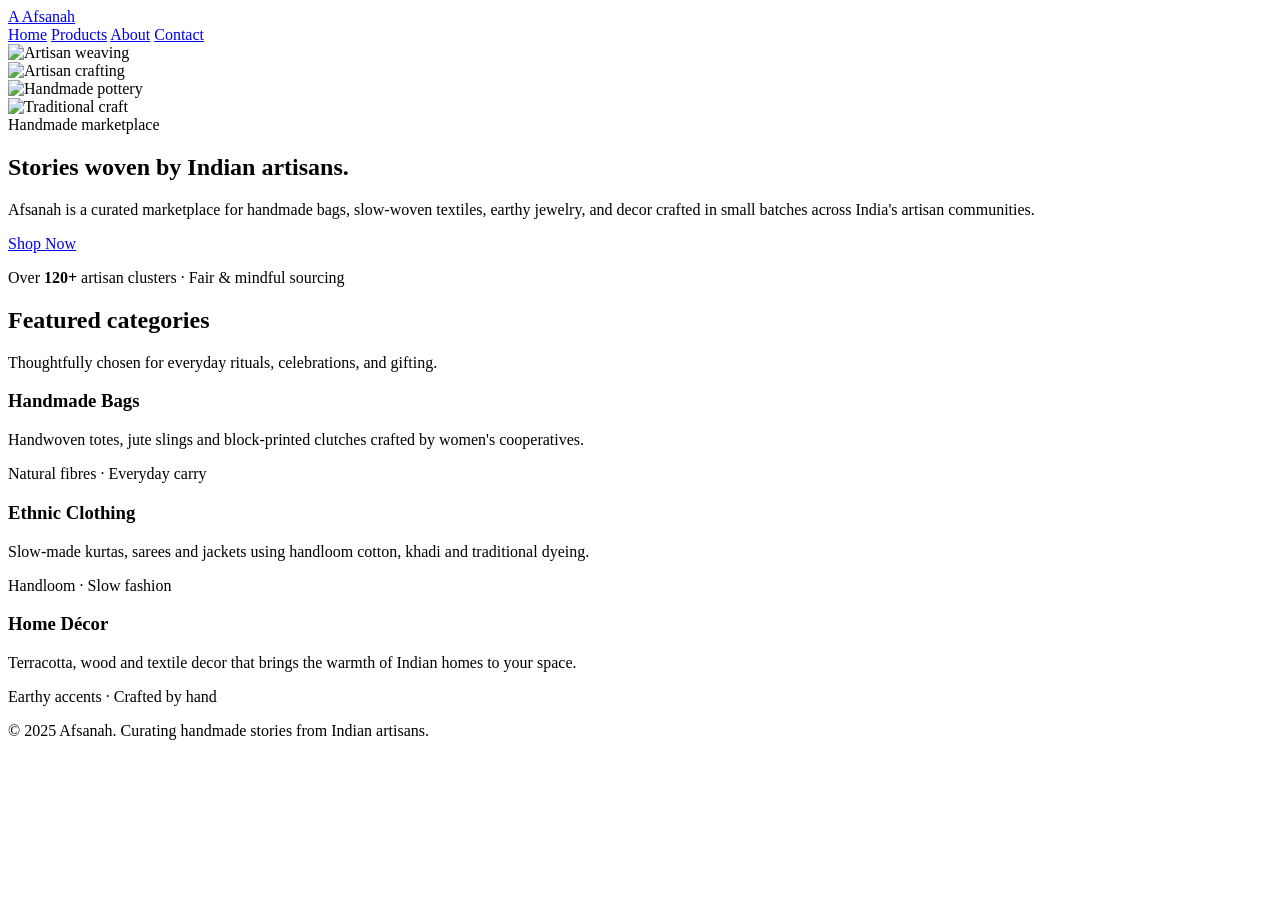
==== index.html @ 06389d1c "Add initial index.html for Afsanah 2.0 website Initial HTML structure for the Afsanah 2.0 website, i" ====
<!DOCTYPE html>
<html lang="en">
  <head>
    <meta charset="UTF-8" />
    <meta name="viewport" content="width=device-width, initial-scale=1" />
    <title>Afsanah 2.0 – Handmade Stories of India</title>
    <link rel="preconnect" href="https://fonts.googleapis.com" />
    <link rel="preconnect" href="https://fonts.gstatic.com" crossorigin />
    <link href="https://fonts.googleapis.com/css2?family=Poppins:wght@300;400;500;600;700&display=swap" rel="stylesheet" />
    <link rel="stylesheet" href="css/common.css" />
    <link rel="stylesheet" href="css/home.css" />
  </head>
  <body>

    <header>
      <div class="nav">
        <a href="index.html" class="logo">
          <span class="logo-mark">A</span>
          <span>Afsanah</span>
        </a>
        <nav class="nav-links">
          <a href="index.html" class="active">Home</a>
          <a href="products.html">Products</a>
          <a href="about.html">About</a>
          <a href="contact.html">Contact</a>
        </nav>
      </div>
    </header>

    <main>
      <section class="hero-full">
        <div class="hero-background">
          <div class="artisan-images">
            <div class="artisan-img artisan-1">
              <img src="https://images.unsplash.com/photo-1520970014086-2208d157c9e2?auto=format&fit=crop&w=600&q=80" alt="Artisan weaving">
            </div>
            <div class="artisan-img artisan-2">
              <img src="https://images.unsplash.com/photo-1578662996442-48f60103fc96?auto=format&fit=crop&w=600&q=80" alt="Artisan crafting">
            </div>
            <div class="artisan-img artisan-3">
              <img src="https://images.unsplash.com/photo-1591081658714-6c76b264b4a3?auto=format&fit=crop&w=600&q=80" alt="Handmade pottery">
            </div>
            <div class="artisan-img artisan-4">
              <img src="https://images.unsplash.com/photo-1512436991641-6745cdb1723f?auto=format&fit=crop&w=600&q=80" alt="Traditional craft">
            </div>
          </div>
          <div class="hero-overlay"></div>
        </div>

        <div class="hero-content-full">
          <div class="hero-card-full">
            <div class="hero-kicker">
              <span class="hero-kicker-dot"></span>
              <span>Handmade marketplace</span>
            </div>
            <h1 class="hero-title">
              Stories woven by
              <span>Indian artisans</span>.
            </h1>
            <p class="hero-text">
              Afsanah is a curated marketplace for handmade bags, slow-woven
              textiles, earthy jewelry, and decor crafted in small batches across
              India's artisan communities.
            </p>
            <div class="hero-meta">
              <a href="products.html" class="btn-primary">Shop Now</a>
              <p class="hero-note">
                Over <strong>120+</strong> artisan clusters · Fair &amp; mindful sourcing
              </p>
            </div>
          </div>
        </div>
      </section>

      <section class="section container">
        <div class="section-header">
          <h2 class="section-title">Featured categories</h2>
          <p class="section-subtitle">
            Thoughtfully chosen for everyday rituals, celebrations, and gifting.
          </p>
        </div>

        <div class="category-grid">
          <article class="category-card">
            <div class="category-image" style="background-image: url('https://images.unsplash.com/photo-1553531889-e6cf4d692b1b?auto=format&fit=crop&w=600&q=80');"></div>
            <div class="category-body">
              <h3>Handmade Bags</h3>
              <p>Handwoven totes, jute slings and block-printed clutches crafted by women's cooperatives.</p>
              <div class="category-pill">Natural fibres · Everyday carry</div>
            </div>
          </article>

          <article class="category-card">
            <div class="category-image" style="background-image: url('https://images.unsplash.com/photo-1594938298603-c8148c4b4545?auto=format&fit=crop&w=600&q=80');"></div>
            <div class="category-body">
              <h3>Ethnic Clothing</h3>
              <p>Slow-made kurtas, sarees and jackets using handloom cotton, khadi and traditional dyeing.</p>
              <div class="category-pill">Handloom · Slow fashion</div>
            </div>
          </article>

          <article class="category-card">
            <div class="category-image" style="background-image: url('https://images.unsplash.com/photo-1578662996442-48f60103fc96?auto=format&fit=crop&w=600&q=80');"></div>
            <div class="category-body">
              <h3>Home Décor</h3>
              <p>Terracotta, wood and textile decor that brings the warmth of Indian homes to your space.</p>
              <div class="category-pill">Earthy accents · Crafted by hand</div>
            </div>
          </article>
        </div>
      </section>
    </main>

    <footer>
      <div class="container">
        <p>© 2025 <span>Afsanah</span>. Curating handmade stories from Indian artisans.</p>
      </div>
    </footer>

    <script src="js/script.js"></script>
  </body>
</html>
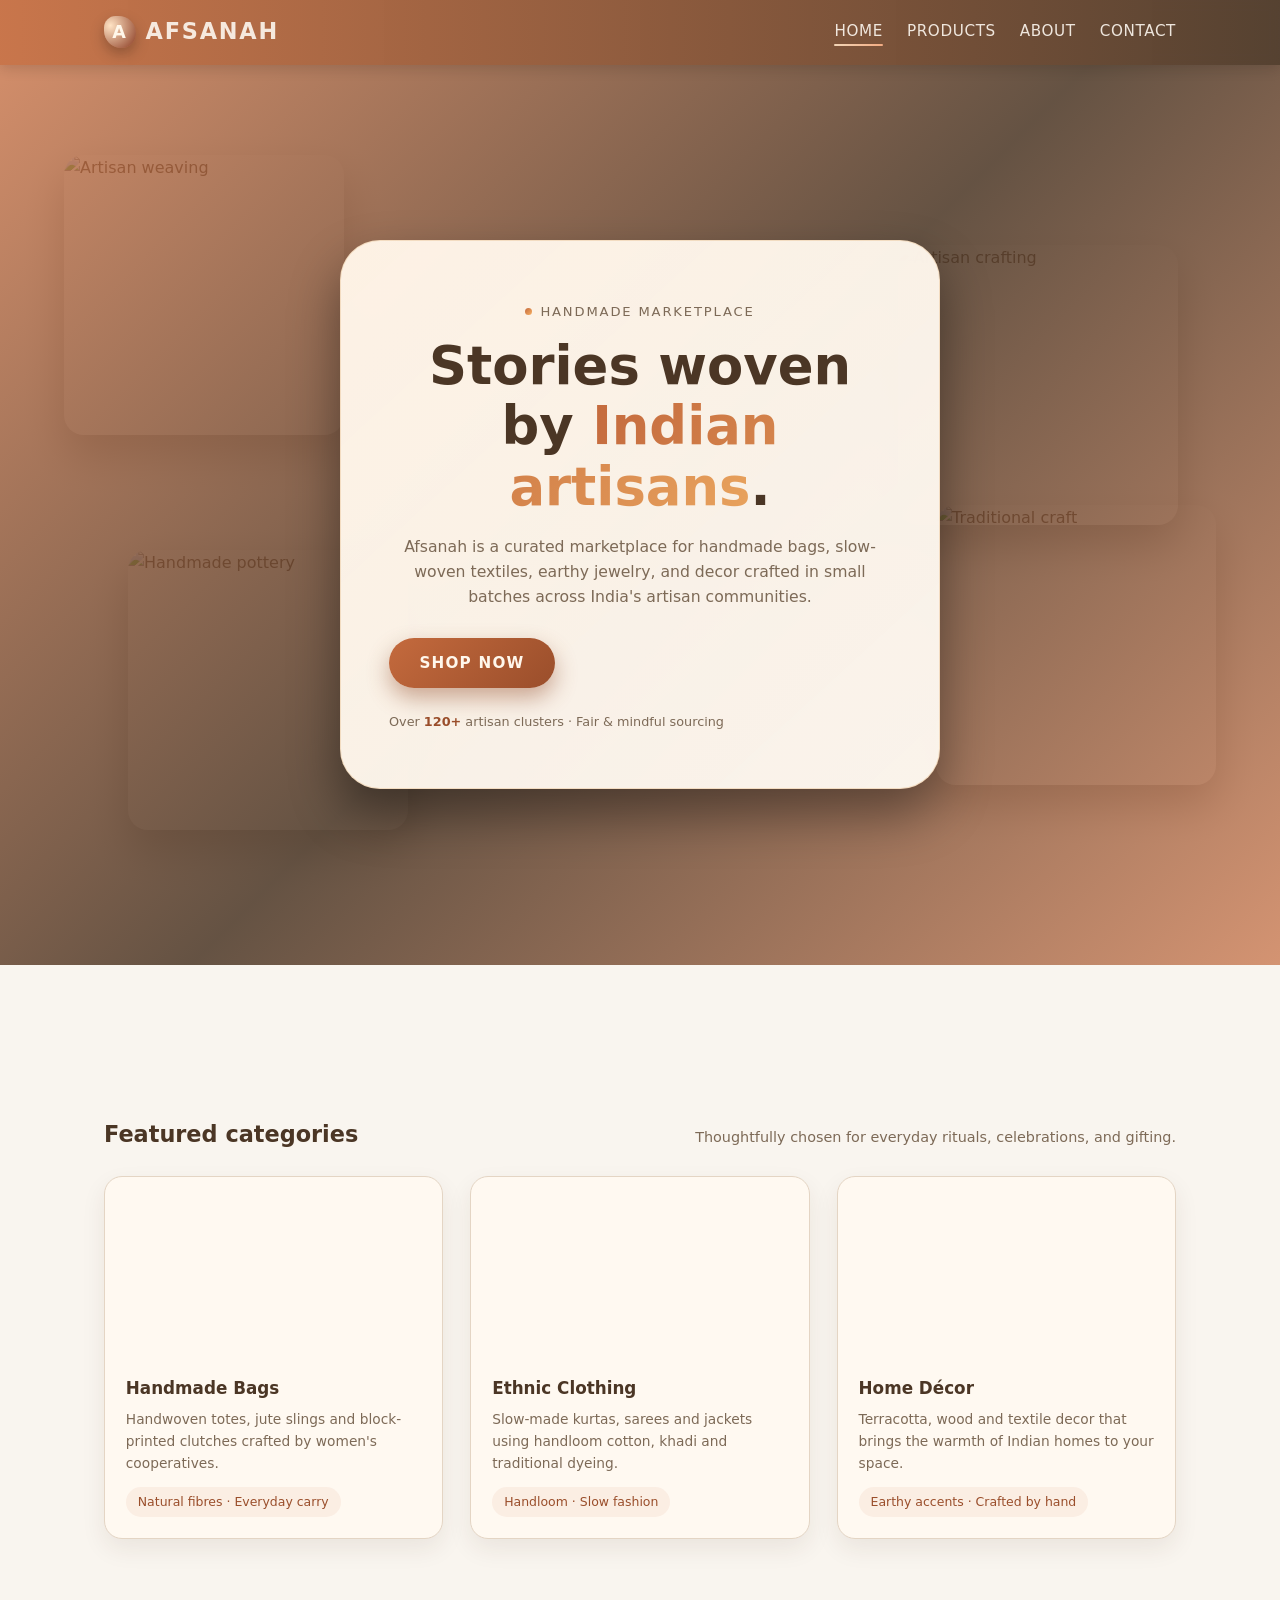
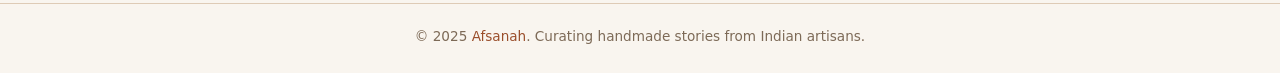
==== commit a94a0770: "final sommit" ====
--- a/index.html
+++ b/index.html
@@ -7,8 +7,8 @@
     <link rel="preconnect" href="https://fonts.googleapis.com" />
     <link rel="preconnect" href="https://fonts.gstatic.com" crossorigin />
     <link href="https://fonts.googleapis.com/css2?family=Poppins:wght@300;400;500;600;700&display=swap" rel="stylesheet" />
-    <link rel="stylesheet" href="css/common.css" />
-    <link rel="stylesheet" href="css/home.css" />
+    <link rel="stylesheet" href="./common.css" />
+    <link rel="stylesheet" href="./home.css" />
   </head>
   <body>
 
--- a/common.css
+++ b/common.css
@@ -0,0 +1,219 @@
+
+
+:root {
+  --bg-cream: #f9f5ef;
+  --card-cream: #fff9f1;
+  --accent-terracotta: #c46a3d;
+  --accent-terracotta-dark: #9a4e2b;
+  --deep-brown: #4b3625;
+  --text-muted: #7d6a57;
+  --border-soft: #e4d5c4;
+  --shadow-soft: 0 10px 25px rgba(64, 43, 28, 0.08);
+  --radius-lg: 18px;
+  --radius-md: 12px;
+  --radius-pill: 999px;
+  --transition-fast: 0.25s ease;
+  --font-main: "Poppins", system-ui, -apple-system, BlinkMacSystemFont, "Segoe UI", sans-serif;
+}
+
+*,
+*::before,
+*::after {
+  box-sizing: border-box;
+  margin: 0;
+  padding: 0;
+}
+
+html {
+  scroll-behavior: smooth;
+}
+
+body {
+  font-family: var(--font-main);
+  background-color: var(--bg-cream);
+  color: var(--deep-brown);
+  line-height: 1.6;
+}
+
+img {
+  max-width: 100%;
+  display: block;
+}
+
+a {
+  color: inherit;
+  text-decoration: none;
+}
+
+main {
+  padding: 0;
+}
+
+.container {
+  max-width: 1120px;
+  margin: 0 auto;
+}
+
+main .container {
+  padding: 3rem 1.5rem 4rem;
+}
+
+
+header {
+  position: sticky;
+  top: 0;
+  z-index: 50;
+
+  background: linear-gradient(
+    to right,
+    rgba(196, 106, 61, 0.92),
+    rgba(75, 54, 37, 0.94)
+  );
+
+  backdrop-filter: blur(6px);
+  box-shadow: 0 4px 12px rgba(32, 21, 15, 0.15);
+
+  transition: transform 0.3s ease, box-shadow 0.3s ease;
+}
+header.hide {
+  transform: translateY(-100%);
+}
+
+.nav {
+  max-width: 1120px;
+  margin: 0 auto;
+  padding: 0.9rem 1.5rem;
+  display: flex;
+  align-items: center;
+  justify-content: space-between;
+  gap: 1.5rem;
+  color: #fdf7ef;
+}
+
+.logo {
+  font-weight: 700;
+  font-size: 1.4rem;
+  letter-spacing: 0.08em;
+  text-transform: uppercase;
+  display: inline-flex;
+  align-items: center;
+  gap: 0.6rem;
+}
+
+.logo-mark {
+  width: 32px;
+  height: 32px;
+  border-radius: 40% 60% 50% 60%;
+  background: radial-gradient(circle at 20% 30%, #ffe3c4, #8a3a21);
+  display: flex;
+  align-items: center;
+  justify-content: center;
+  font-size: 1.1rem;
+  font-weight: 800;
+  color: #fff7ea;
+  box-shadow: 0 6px 14px rgba(0, 0, 0, 0.25);
+}
+
+.logo span:last-child {
+  opacity: 0.9;
+}
+
+.nav-links {
+  display: flex;
+  align-items: center;
+  gap: 1.5rem;
+  font-size: 0.95rem;
+  letter-spacing: 0.04em;
+  text-transform: uppercase;
+}
+
+.nav-links a {
+  position: relative;
+  padding-bottom: 0.2rem;
+  opacity: 0.9;
+  transition: opacity var(--transition-fast);
+}
+
+.nav-links a::after {
+  content: "";
+  position: absolute;
+  left: 0;
+  bottom: 0;
+  width: 0;
+  height: 2px;
+  background: linear-gradient(to right, #ffe3c4, #ffb58a);
+  border-radius: 999px;
+  transition: width var(--transition-fast);
+}
+
+.nav-links a:hover::after,
+.nav-links a:focus-visible::after,
+.nav-links a.active::after {
+  width: 100%;
+}
+
+.nav-links a:hover,
+.nav-links a:focus-visible {
+  opacity: 1;
+}
+
+
+
+.btn-primary {
+  display: inline-flex;
+  align-items: center;
+  justify-content: center;
+  padding: 0.8rem 1.9rem;
+  border-radius: var(--radius-pill);
+  background: linear-gradient(135deg, var(--accent-terracotta), var(--accent-terracotta-dark));
+  color: #fff7ec;
+  font-size: 0.95rem;
+  font-weight: 600;
+  letter-spacing: 0.08em;
+  text-transform: uppercase;
+  border: none;
+  box-shadow: 0 10px 22px rgba(147, 76, 43, 0.45);
+  cursor: pointer;
+  transition: transform var(--transition-fast), box-shadow var(--transition-fast), filter var(--transition-fast);
+}
+
+.btn-primary:hover,
+.btn-primary:focus-visible {
+  transform: translateY(-2px);
+  box-shadow: 0 14px 25px rgba(123, 60, 33, 0.5);
+  filter: brightness(1.02);
+}
+
+.btn-submit {
+  margin-top: 0.5rem;
+  width: 100%;
+}
+
+
+footer {
+  border-top: 1px solid rgba(211, 186, 159, 0.7);
+  padding: 1.4rem 1.5rem 1.6rem;
+  margin-top: 1rem;
+  text-align: center;
+  font-size: 0.85rem;
+  color: var(--text-muted);
+}
+
+footer span {
+  color: var(--accent-terracotta-dark);
+  font-weight: 500;
+}
+
+
+@media (max-width: 900px) {
+  .nav {
+    flex-wrap: wrap;
+    justify-content: center;
+  }
+}
+
+@media (max-width: 640px) {
+  .nav {
+    padding-inline: 1rem;
+  }
+}
--- a/home.css
+++ b/home.css
@@ -0,0 +1,265 @@
+
+
+main .section {
+  padding: 6rem 1.5rem 3rem;
+}
+
+
+
+.hero-full {
+  position: relative;
+  width: 100%;
+  height: 100vh;
+  min-height: 100vh;
+  overflow: hidden;
+  display: flex;
+  align-items: center;
+  justify-content: center;
+}
+
+.hero-background {
+  position: absolute;
+  inset: 0;
+  width: 100%;
+  height: 100%;
+  z-index: 1;
+}
+
+.artisan-images {
+  position: absolute;
+  inset: 0;
+  width: 100%;
+  height: 100%;
+}
+
+.artisan-img {
+  position: absolute;
+  width: 280px;
+  height: 280px;
+  border-radius: 20px;
+  overflow: hidden;
+  box-shadow: 0 20px 40px rgba(0, 0, 0, 0.3);
+  opacity: 0.85;
+  animation: float 8s ease-in-out infinite;
+}
+
+.artisan-img img {
+  width: 100%;
+  height: 100%;
+  object-fit: cover;
+}
+
+.artisan-1 { top: 10%;    left: 5%;   animation-delay: 0s;  }
+.artisan-2 { top: 20%;    right: 8%;  animation-delay: 2s;  animation-duration: 10s; }
+.artisan-3 { bottom: 15%; left: 10%;  animation-delay: 4s;  animation-duration: 9s; }
+.artisan-4 { bottom: 20%; right: 5%;  animation-delay: 1s;  animation-duration: 11s; }
+
+@keyframes float {
+  0%,  100% { transform: translateY(0px)   rotate(0deg); }
+  25%        { transform: translateY(-20px) rotate(2deg); }
+  50%        { transform: translateY(-10px) rotate(-1deg); }
+  75%        { transform: translateY(-25px) rotate(1deg); }
+}
+
+.hero-overlay {
+  position: absolute;
+  inset: 0;
+  background: linear-gradient(
+    135deg,
+    rgba(196, 106, 61, 0.75) 0%,
+    rgba(75, 54, 37, 0.85)   50%,
+    rgba(196, 106, 61, 0.7)  100%
+  );
+  z-index: 2;
+}
+
+.hero-content-full {
+  position: relative;
+  z-index: 3;
+  width: 100%;
+  max-width: 1120px;
+  margin: 0 auto;
+  padding: 0 1.5rem;
+  display: flex;
+  align-items: center;
+  justify-content: center;
+}
+
+.hero-card-full {
+  background: linear-gradient(
+    to bottom right,
+    rgba(255, 244, 231, 0.98),
+    rgba(255, 250, 243, 0.95)
+  );
+  border-radius: 40px;
+  padding: 3.5rem 3rem;
+  box-shadow: 0 25px 50px rgba(0, 0, 0, 0.4);
+  border: 1px solid rgba(243, 220, 191, 0.95);
+  max-width: 600px;
+  text-align: center;
+  animation: fadeInUp 1s ease-out;
+}
+
+@keyframes fadeInUp {
+  from { opacity: 0; transform: translateY(30px); }
+  to   { opacity: 1; transform: translateY(0); }
+}
+
+.hero-kicker {
+  display: inline-flex;
+  align-items: center;
+  gap: 0.5rem;
+  font-size: 0.82rem;
+  letter-spacing: 0.14em;
+  text-transform: uppercase;
+  color: var(--text-muted);
+  margin-bottom: 0.85rem;
+}
+
+.hero-kicker-dot {
+  width: 7px;
+  height: 7px;
+  border-radius: 50%;
+  background: linear-gradient(135deg, var(--accent-terracotta), #f7b063);
+}
+
+.hero-title {
+  font-size: clamp(2.3rem, 3vw + 1.4rem, 3.3rem);
+  line-height: 1.15;
+  color: var(--deep-brown);
+  margin-bottom: 1rem;
+}
+
+.hero-title span {
+  background: linear-gradient(120deg, var(--accent-terracotta), #e8a25d);
+  -webkit-background-clip: text;
+  background-clip: text;
+  color: transparent;
+}
+
+.hero-text {
+  font-size: 0.98rem;
+  color: var(--text-muted);
+  max-width: 34rem;
+  margin-bottom: 1.8rem;
+}
+
+.hero-meta {
+  display: flex;
+  flex-wrap: wrap;
+  gap: 1.5rem;
+  align-items: center;
+}
+
+.hero-note {
+  font-size: 0.8rem;
+  color: var(--text-muted);
+}
+
+.hero-note strong {
+  color: var(--accent-terracotta-dark);
+}
+
+
+.section {
+  margin-top: 3.5rem;
+}
+
+.section-header {
+  display: flex;
+  justify-content: space-between;
+  align-items: baseline;
+  gap: 1rem;
+  margin-bottom: 1.5rem;
+}
+
+.section-title {
+  font-size: 1.4rem;
+  color: var(--deep-brown);
+}
+
+.section-subtitle {
+  font-size: 0.9rem;
+  color: var(--text-muted);
+}
+
+.category-grid {
+  display: grid;
+  grid-template-columns: repeat(3, minmax(0, 1fr));
+  gap: 1.7rem;
+}
+
+.category-card {
+  background: var(--card-cream);
+  border-radius: var(--radius-lg);
+  overflow: hidden;
+  box-shadow: var(--shadow-soft);
+  border: 1px solid var(--border-soft);
+  display: flex;
+  flex-direction: column;
+  transition: transform var(--transition-fast), box-shadow var(--transition-fast), border-color var(--transition-fast);
+}
+
+.category-image {
+  height: 180px;
+  background-size: cover;
+  background-position: center;
+}
+
+.category-body {
+  padding: 1.1rem 1.3rem 1.3rem;
+}
+
+.category-body h3 {
+  font-size: 1.05rem;
+  margin-bottom: 0.4rem;
+}
+
+.category-body p {
+  font-size: 0.86rem;
+  color: var(--text-muted);
+  margin-bottom: 0.8rem;
+}
+
+.category-pill {
+  display: inline-flex;
+  align-items: center;
+  gap: 0.4rem;
+  padding: 0.3rem 0.75rem;
+  font-size: 0.78rem;
+  border-radius: 999px;
+  background: rgba(196, 106, 61, 0.08);
+  color: var(--accent-terracotta-dark);
+}
+
+.category-card:hover {
+  transform: translateY(-5px);
+  box-shadow: 0 16px 30px rgba(66, 44, 30, 0.18);
+  border-color: rgba(196, 106, 61, 0.4);
+}
+body {
+  overflow-x: hidden;
+}
+
+
+@media (max-width: 900px) {
+  .artisan-img { width: 200px; height: 200px; }
+  .artisan-1   { top: 5%;    left: 2%; }
+  .artisan-2   { top: 15%;   right: 3%; }
+  .artisan-3   { bottom: 10%; left: 5%; }
+  .artisan-4   { bottom: 15%; right: 2%; }
+  .hero-card-full { padding: 2.5rem 2rem; max-width: 90%; }
+  .category-grid  { grid-template-columns: repeat(2, minmax(0, 1fr)); }
+}
+
+@media (max-width: 640px) {
+  main .section { padding: 5.4rem 1rem 2.8rem; }
+  .artisan-img  { width: 140px; height: 140px; }
+  .artisan-1    { top: 8%;  left: 3%; }
+  .artisan-2    { top: 12%; right: 5%; }
+  .artisan-3    { bottom: 12%; left: 5%; }
+  .artisan-4    { bottom: 8%;  right: 3%; }
+  .hero-card-full { padding: 2rem 1.6rem; border-radius: 26px; max-width: 95%; }
+  .hero-title     { font-size: 2rem; }
+  .category-grid  { grid-template-columns: minmax(0, 1fr); }
+}
